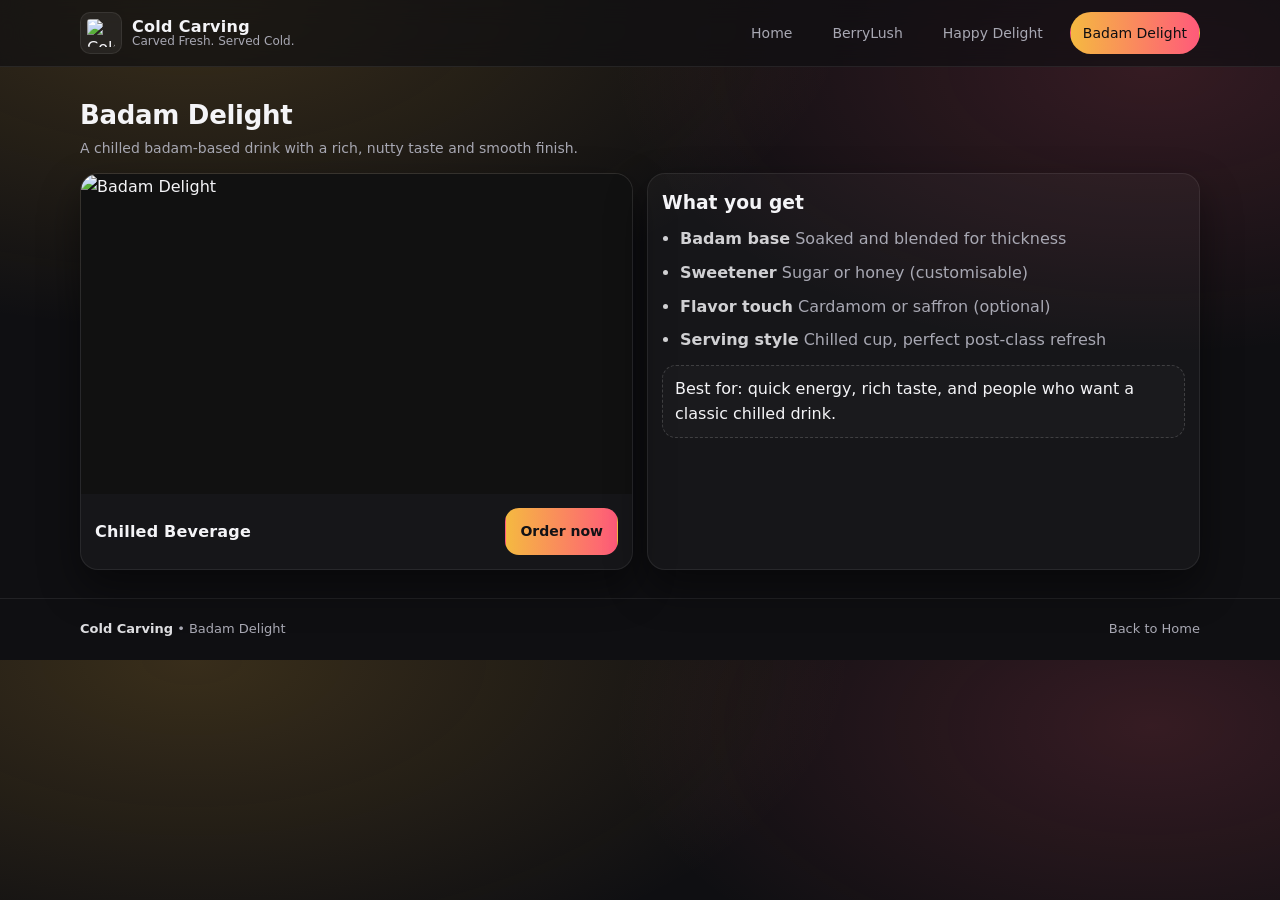
==== badamdelight.html @ 8e704926 "Add files via upload" ====
<!doctype html>
<html lang="en">
<head>
  <meta charset="utf-8" />
  <meta name="viewport" content="width=device-width, initial-scale=1" />
  <title>Badam Delight | Cold Carving</title>
  <link rel="stylesheet" href="style.css" />
</head>
<body>
  <header class="nav">
    <div class="container nav-inner">
      <a class="brand" href="index.html">
        <img src="assets/logo.png" alt="Cold Carving logo" />
        <div class="title">
          <strong>Cold Carving</strong>
          <span>Carved Fresh. Served Cold.</span>
        </div>
      </a>
      <button class="menu-btn" id="menuBtn" aria-label="Open menu">Menu</button>
      <nav class="nav-links" id="navLinks">
        <a href="index.html">Home</a>
        <a href="berrylush.html">BerryLush</a>
        <a href="happydelight.html">Happy Delight</a>
        <a class="active" href="badamdelight.html">Badam Delight</a>
      </nav>
    </div>
  </header>

  <section class="section">
    <div class="container">
      <div class="section-head">
        <div>
          <h2>Badam Delight</h2>
          <p>A chilled badam-based drink with a rich, nutty taste and smooth finish.</p>
        </div>
      </div>

      <div class="split">
        <div class="card">
          <div class="media" style="height:320px;">
            <img src="assets/badamdelight.jpg" alt="Badam Delight" />
          </div>
          <div class="body">
            <div class="meta">
              <div class="price">Chilled Beverage</div>
              <a class="btn primary" href="index.html#contact">Order now</a>
            </div>
          </div>
        </div>

        <div class="card list">
          <h3 style="margin:0;">What you get</h3>
          <ul>
            <li><strong>Badam base</strong> <span>Soaked and blended for thickness</span></li>
            <li><strong>Sweetener</strong> <span>Sugar or honey (customisable)</span></li>
            <li><strong>Flavor touch</strong> <span>Cardamom or saffron (optional)</span></li>
            <li><strong>Serving style</strong> <span>Chilled cup, perfect post-class refresh</span></li>
          </ul>

          <div class="note" style="margin-top:12px;">
            Best for: quick energy, rich taste, and people who want a classic chilled drink.
          </div>
        </div>
      </div>
    </div>
  </section>

  <footer class="footer">
    <div class="container kicker">
      <div><strong>Cold Carving</strong> <span class="small">• Badam Delight</span></div>
      <div class="small"><a href="index.html">Back to Home</a></div>
    </div>
  </footer>

  <script src="script.js"></script>
</body>
</html>
---- style.css ----
:root{
  --bg:#0f0f12;
  --card:#17171c;
  --muted:#a8a8b3;
  --text:#f4f4f7;
  --accent:#f5b941;
  --accent2:#ff5a7a;
  --line: rgba(255,255,255,0.08);
  --shadow: 0 18px 40px rgba(0,0,0,0.45);
  --radius: 18px;
  --max: 1120px;
}

*{ box-sizing:border-box; }
html{ scroll-behavior:smooth; }
body{
  margin:0;
  font-family: ui-sans-serif, system-ui, -apple-system, Segoe UI, Roboto, Helvetica, Arial;
  background: radial-gradient(1200px 600px at 15% 0%, rgba(245,185,65,0.18), transparent 55%),
              radial-gradient(900px 480px at 90% 10%, rgba(255,90,122,0.16), transparent 60%),
              var(--bg);
  color: var(--text);
  line-height:1.6;
}

a{ color:inherit; text-decoration:none; }
img{ max-width:100%; display:block; }

.container{
  width: min(92%, var(--max));
  margin: 0 auto;
}

.nav{
  position: sticky;
  top:0;
  z-index: 50;
  backdrop-filter: blur(12px);
  background: rgba(15,15,18,0.65);
  border-bottom: 1px solid var(--line);
}

.nav-inner{
  display:flex;
  align-items:center;
  justify-content:space-between;
  padding: 12px 0;
  gap: 14px;
}

.brand{
  display:flex;
  align-items:center;
  gap: 10px;
  min-width: 220px;
}

.brand img{
  width: 42px;
  height: 42px;
  object-fit: contain;
  border-radius: 10px;
  background: rgba(255,255,255,0.06);
  padding: 6px;
  border: 1px solid var(--line);
}

.brand .title{
  display:flex;
  flex-direction:column;
  line-height:1.1;
}
.brand .title strong{
  letter-spacing:0.3px;
  font-size: 16px;
}
.brand .title span{
  color: var(--muted);
  font-size: 12px;
}

.nav-links{
  display:flex;
  align-items:center;
  gap: 14px;
  flex-wrap: wrap;
  justify-content: flex-end;
}

.nav-links a{
  padding: 9px 12px;
  border-radius: 999px;
  color: var(--muted);
  border: 1px solid transparent;
  transition: 160ms ease;
  font-size: 14px;
}
.nav-links a:hover{
  color: var(--text);
  border-color: var(--line);
  background: rgba(255,255,255,0.04);
}
.nav-links a.active{
  color: var(--bg);
  background: linear-gradient(90deg, var(--accent), var(--accent2));
  border-color: transparent;
}

.menu-btn{
  display:none;
  border:1px solid var(--line);
  background: rgba(255,255,255,0.04);
  color: var(--text);
  padding: 10px 12px;
  border-radius: 12px;
  cursor:pointer;
}

.hero{
  padding: 34px 0 22px;
}

.hero-grid{
  display:grid;
  grid-template-columns: 1.25fr 0.75fr;
  gap: 18px;
  align-items: stretch;
}

.hero-card{
  border: 1px solid var(--line);
  background: rgba(255,255,255,0.03);
  border-radius: var(--radius);
  overflow:hidden;
  box-shadow: var(--shadow);
}

.hero-media{
  position:relative;
  height: 340px;
  background: #111;
}
.hero-media img{
  width:100%;
  height:100%;
  object-fit: cover;
  filter: contrast(1.03) saturate(1.05);
}

.hero-overlay{
  position:absolute;
  inset:0;
  background: linear-gradient(90deg, rgba(15,15,18,0.92), rgba(15,15,18,0.3) 60%, rgba(15,15,18,0.15));
}

.hero-content{
  position:absolute;
  inset:0;
  padding: 26px;
  display:flex;
  flex-direction:column;
  justify-content:flex-end;
  gap: 10px;
}

.badge{
  display:inline-flex;
  align-items:center;
  gap: 8px;
  width: fit-content;
  padding: 8px 12px;
  border-radius: 999px;
  background: rgba(255,255,255,0.06);
  border: 1px solid var(--line);
  color: var(--muted);
  font-size: 13px;
}

.hero-content h1{
  margin:0;
  font-size: 44px;
  letter-spacing: -0.8px;
  line-height: 1.05;
}
.hero-content p{
  margin:0;
  color: rgba(244,244,247,0.85);
  max-width: 58ch;
}

.hero-actions{
  margin-top: 10px;
  display:flex;
  gap: 10px;
  flex-wrap: wrap;
}

.btn{
  display:inline-flex;
  align-items:center;
  justify-content:center;
  gap: 10px;
  padding: 11px 14px;
  border-radius: 14px;
  border: 1px solid var(--line);
  background: rgba(255,255,255,0.04);
  color: var(--text);
  cursor:pointer;
  transition: 160ms ease;
  font-weight: 600;
  font-size: 14px;
}
.btn:hover{ transform: translateY(-1px); background: rgba(255,255,255,0.06); }
.btn.primary{
  border-color: transparent;
  background: linear-gradient(90deg, var(--accent), var(--accent2));
  color: #121216;
}
.btn.primary:hover{ filter: brightness(1.02); }

.side-panel{
  padding: 18px;
  display:flex;
  flex-direction:column;
  gap: 12px;
}
.side-panel h3{ margin:0; font-size: 16px; letter-spacing:0.2px; }
.side-panel p{ margin:0; color: var(--muted); font-size: 14px; }

.pills{
  display:flex;
  flex-wrap: wrap;
  gap: 8px;
}
.pill{
  padding: 8px 10px;
  border-radius: 999px;
  border: 1px solid var(--line);
  background: rgba(255,255,255,0.03);
  color: rgba(244,244,247,0.88);
  font-size: 13px;
}

.section{
  padding: 28px 0;
}
.section-head{
  display:flex;
  align-items:flex-end;
  justify-content:space-between;
  gap: 14px;
  margin-bottom: 14px;
}
.section-head h2{
  margin:0;
  font-size: 26px;
  letter-spacing: -0.3px;
}
.section-head p{
  margin:0;
  color: var(--muted);
  max-width: 60ch;
  font-size: 14px;
}

.grid-3{
  display:grid;
  grid-template-columns: repeat(3, 1fr);
  gap: 14px;
}

.card{
  border: 1px solid var(--line);
  background: rgba(255,255,255,0.03);
  border-radius: var(--radius);
  overflow:hidden;
  box-shadow: var(--shadow);
}

.card .media{
  height: 170px;
  background:#111;
}
.card .media img{
  width:100%;
  height:100%;
  object-fit: cover;
}

.card .body{
  padding: 14px;
}
.card .body h3{
  margin: 0 0 6px;
  font-size: 18px;
}
.card .body p{
  margin: 0 0 10px;
  color: var(--muted);
  font-size: 14px;
}
.card .meta{
  display:flex;
  align-items:center;
  justify-content:space-between;
  gap: 10px;
  flex-wrap: wrap;
}
.price{
  font-weight: 800;
  letter-spacing:0.2px;
}
.small{
  font-size: 13px;
  color: var(--muted);
}

.split{
  display:grid;
  grid-template-columns: 1fr 1fr;
  gap: 14px;
}

.list{
  padding: 14px;
}
.list ul{
  margin: 8px 0 0;
  padding-left: 18px;
  color: rgba(244,244,247,0.88);
}
.list li{ margin: 8px 0; color: rgba(244,244,247,0.84); }
.list li span{ color: var(--muted); }

.gallery{
  display:grid;
  grid-template-columns: repeat(4, 1fr);
  gap: 10px;
}
.gallery .g{
  border-radius: 16px;
  overflow:hidden;
  border: 1px solid var(--line);
  background: rgba(255,255,255,0.03);
}
.gallery img{
  height: 160px;
  width:100%;
  object-fit: cover;
}

.quote{
  padding: 16px;
}
.quote p{ margin:0; color: rgba(244,244,247,0.86); }
.quote .who{ margin-top: 10px; color: var(--muted); font-size: 13px; }

.contact{
  padding: 16px;
  display:grid;
  gap: 10px;
}
.field{
  display:grid;
  gap: 6px;
}
.field label{
  font-size: 13px;
  color: var(--muted);
}
.field input, .field textarea{
  width:100%;
  padding: 11px 12px;
  border-radius: 14px;
  border: 1px solid var(--line);
  background: rgba(255,255,255,0.03);
  color: var(--text);
  outline:none;
}
.field textarea{ min-height: 110px; resize: vertical; }
.field input:focus, .field textarea:focus{
  border-color: rgba(245,185,65,0.55);
  box-shadow: 0 0 0 4px rgba(245,185,65,0.12);
}

.footer{
  border-top: 1px solid var(--line);
  padding: 20px 0;
  color: var(--muted);
  font-size: 13px;
}

.kicker{
  display:flex;
  gap: 10px;
  flex-wrap: wrap;
  align-items:center;
  justify-content:space-between;
}
.kicker strong{ color: rgba(244,244,247,0.9); }
.note{
  border: 1px dashed rgba(255,255,255,0.16);
  padding: 10px 12px;
  border-radius: 14px;
  background: rgba(255,255,255,0.02);
}

/* Responsive */
@media (max-width: 980px){
  .hero-grid{ grid-template-columns: 1fr; }
  .hero-media{ height: 330px; }
  .grid-3{ grid-template-columns: 1fr; }
  .split{ grid-template-columns: 1fr; }
  .gallery{ grid-template-columns: repeat(2, 1fr); }
  .menu-btn{ display:inline-flex; }
  .nav-links{
    display:none;
    width:100%;
    padding: 10px 0 2px;
  }
  .nav-links.open{ display:flex; }
  .nav-inner{ align-items:flex-start; }
}
@media (max-width: 520px){
  .hero-content h1{ font-size: 34px; }
  .gallery{ grid-template-columns: 1fr; }
}
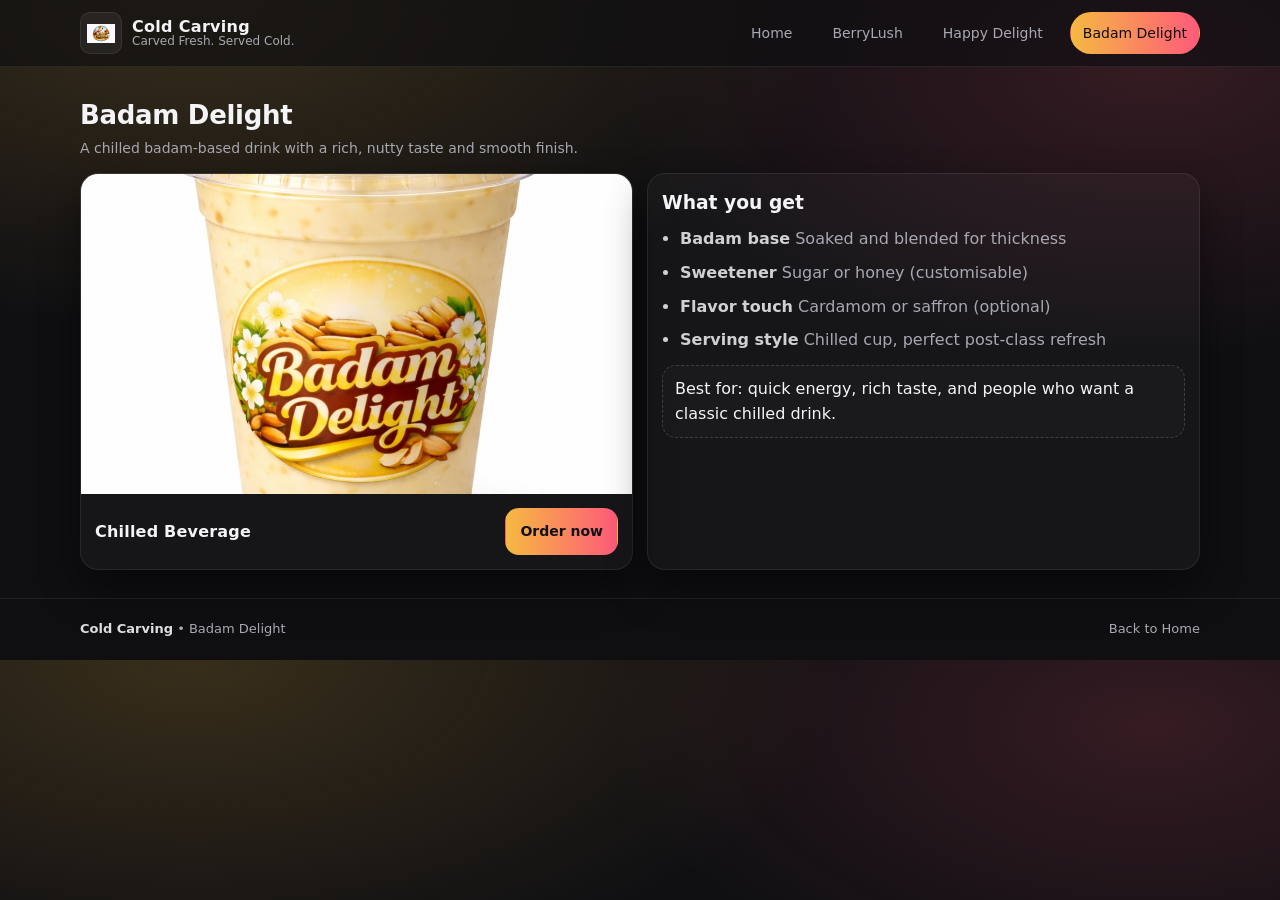
==== commit f9fb6a18: "Fix image file extension for Badam Delight Updated image source from 'badamdelight.jpg' to 'badamdel" ====
--- a/badamdelight.html
+++ b/badamdelight.html
@@ -38,7 +38,7 @@
       <div class="split">
         <div class="card">
           <div class="media" style="height:320px;">
-            <img src="assets/badamdelight.jpg" alt="Badam Delight" />
+            <img src="assets/badamdelight.jpeg" alt="Badam Delight" />
           </div>
           <div class="body">
             <div class="meta">
@@ -75,3 +75,4 @@
   <script src="script.js"></script>
 </body>
 </html>
+
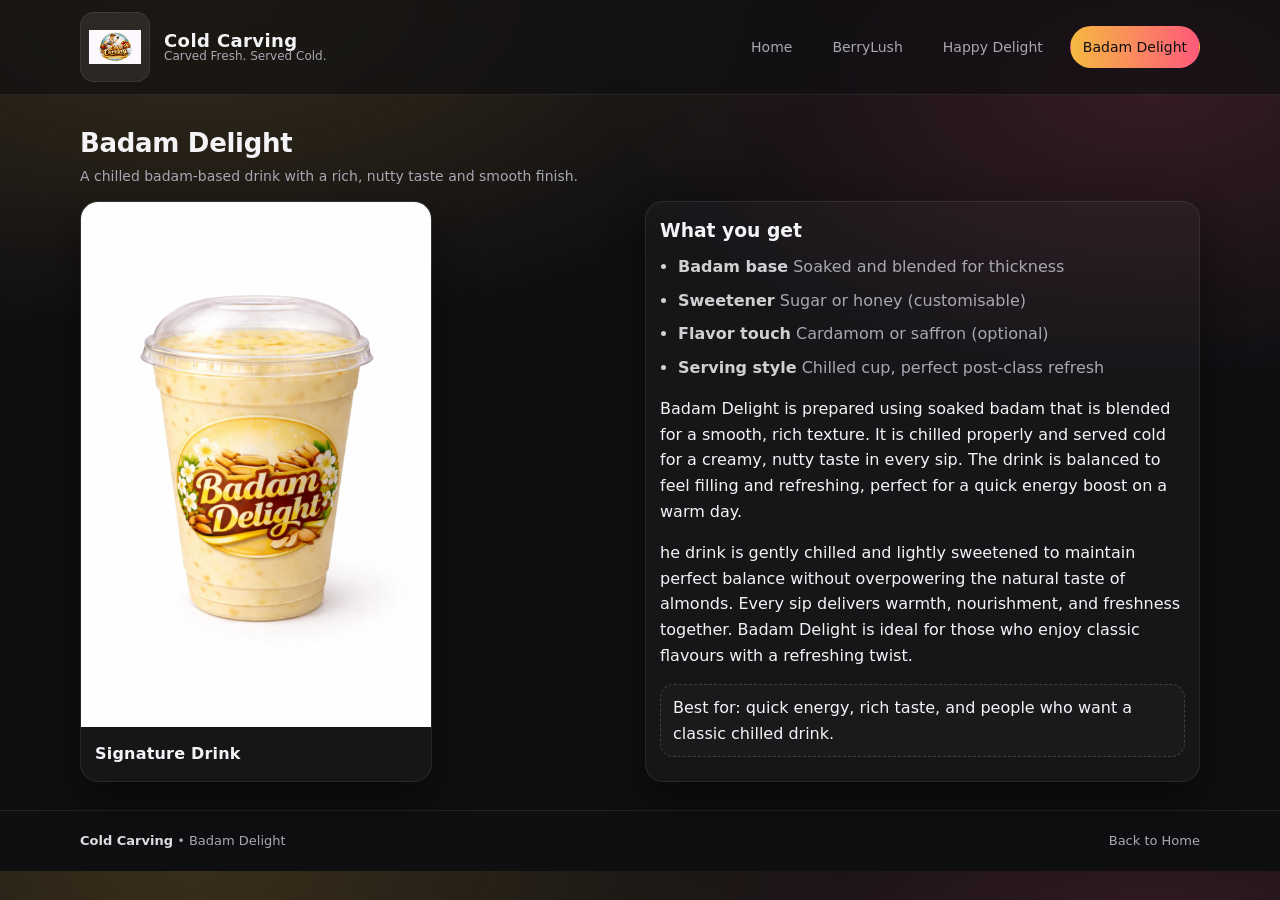
==== commit 60692b98: "Update badamdelight.html" ====
--- a/badamdelight.html
+++ b/badamdelight.html
@@ -35,17 +35,20 @@
         </div>
       </div>
 
-      <div class="split">
-        <div class="card">
-          <div class="media" style="height:320px;">
-            <img src="assets/badamdelight.jpeg" alt="Badam Delight" />
-          </div>
-          <div class="body">
-            <div class="meta">
-              <div class="price">Chilled Beverage</div>
-              <a class="btn primary" href="index.html#contact">Order now</a>
-            </div>
-          </div>
+      <div class="split product-split">
+
+       <div class="card product-image-card">
+
+         <div class="media product-media">
+  <img src="assets/badamdelight.jpeg" alt="Badam Delight" class="product-img" />
+</div>
+
+<div class="body">
+  <div class="meta">
+    <div class="price">Signature Drink</div>
+  </div>
+</div>
+
         </div>
 
         <div class="card list">
@@ -56,7 +59,14 @@
             <li><strong>Flavor touch</strong> <span>Cardamom or saffron (optional)</span></li>
             <li><strong>Serving style</strong> <span>Chilled cup, perfect post-class refresh</span></li>
           </ul>
-
+<p class="product-description">
+  Badam Delight is prepared using soaked badam that is blended for a smooth, rich texture.
+  It is chilled properly and served cold for a creamy, nutty taste in every sip. The drink is
+  balanced to feel filling and refreshing, perfect for a quick energy boost on a warm day.
+</p>
+          <p class="product-description1">
+  he drink is gently chilled and lightly sweetened to maintain perfect balance without overpowering the natural taste of almonds. Every sip delivers warmth, nourishment, and freshness together. Badam Delight is ideal for those who enjoy classic flavours with a refreshing twist.
+</p>
           <div class="note" style="margin-top:12px;">
             Best for: quick energy, rich taste, and people who want a classic chilled drink.
           </div>
@@ -76,3 +86,4 @@
 </body>
 </html>
 
+
--- a/style.css
+++ b/style.css
@@ -51,17 +51,17 @@
 .brand{
   display:flex;
   align-items:center;
-  gap: 10px;
-  min-width: 220px;
+  gap: 14px;          /* more space between logo & text */
+  min-width: 260px;
 }
 
 .brand img{
-  width: 42px;
-  height: 42px;
+  width: 70px;            /* BIGGER */
+  height: 70px;           /* BIGGER */
   object-fit: contain;
-  border-radius: 10px;
-  background: rgba(255,255,255,0.06);
-  padding: 6px;
+  border-radius: 14px;
+  background: rgba(255,255,255,0.08);
+  padding: 8px;
   border: 1px solid var(--line);
 }
 
@@ -71,9 +71,10 @@
   line-height:1.1;
 }
 .brand .title strong{
-  letter-spacing:0.3px;
-  font-size: 16px;
-}
+  letter-spacing:0.4px;
+  font-size: 18px;    /* balances big logo */
+}
+
 .brand .title span{
   color: var(--muted);
   font-size: 12px;
@@ -277,14 +278,19 @@
   box-shadow: var(--shadow);
 }
 
+/* ===== PRODUCT PAGE FULL IMAGE FIX ===== */
 .card .media{
-  height: 170px;
-  background:#111;
-}
+  height: auto;
+  background: #111;
+  padding: 0;
+  display: block;
+}
+
 .card .media img{
-  width:100%;
-  height:100%;
-  object-fit: cover;
+  width: 100%;
+  height: auto;
+  object-fit: contain;
+  display: block;
 }
 
 .card .body{
@@ -425,3 +431,39 @@
   .hero-content h1{ font-size: 34px; }
   .gallery{ grid-template-columns: 1fr; }
 }
+/* ===== PRODUCT PAGE IMAGE SIZE CONTROL ===== */
+.product-media{
+  height: auto !important;
+  padding: 0 !important;
+  background: transparent;
+  display: inline-flex;
+  justify-content: center;
+}
+
+.product-img{
+  width: 85%;           /* smaller but still prominent */
+  max-width: 350px;     /* caps the size on big screens */
+  height: auto;
+  object-fit: contain; /* no cropping */
+  display: block;
+}
+
+/* Make the image card hug the image width */
+.product-image-card{
+  width: fit-content;
+  max-width: 100%;
+}
+
+.product-image-card .media{
+  width: fit-content;
+}
+
+.product-image-card .body{
+  width: fit-content;
+}
+/* ===== PRODUCT PAGE: reduce gap between image & info ===== */
+.product-split{
+  gap: 10px;   /* reduced gap (default was larger) */
+}
+
+
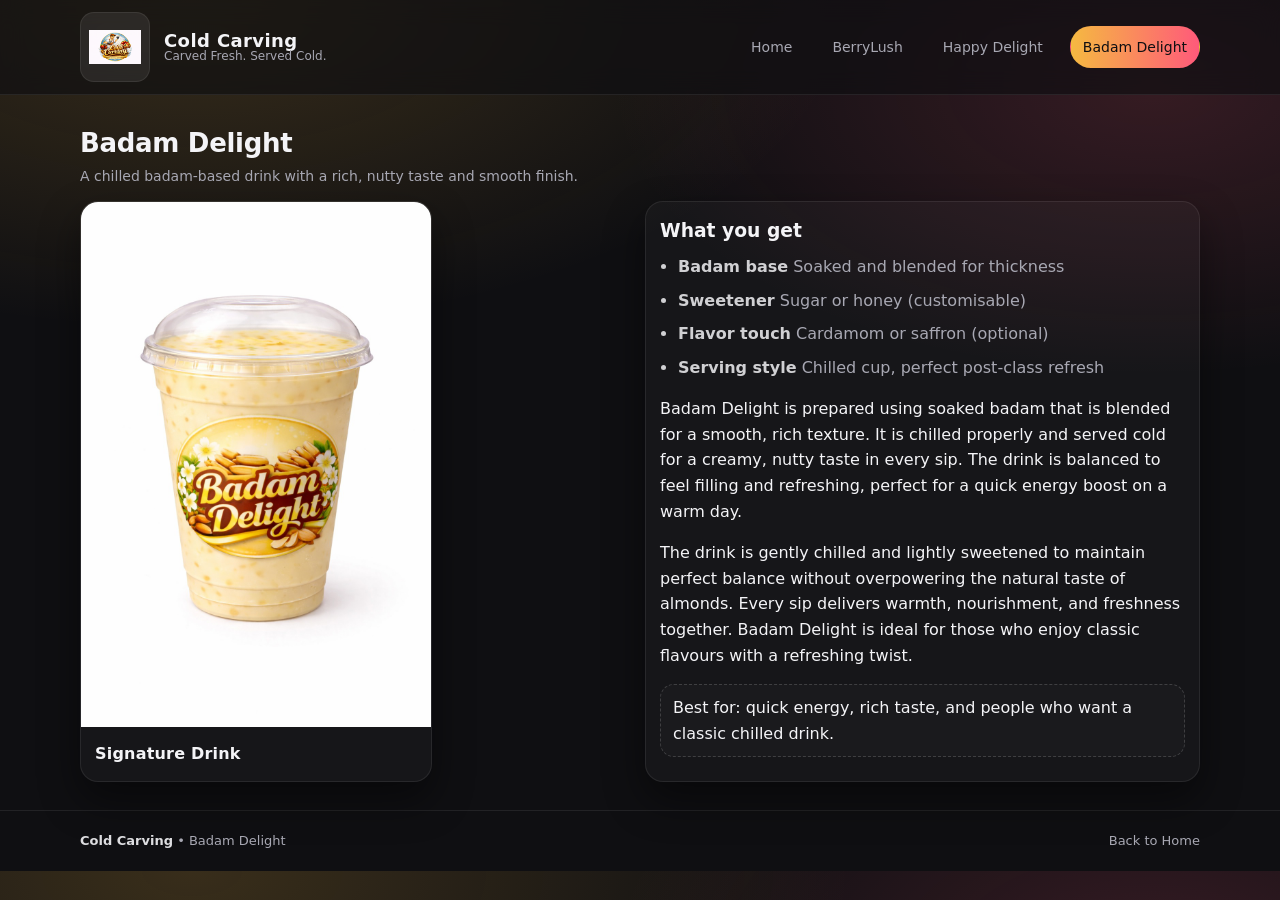
==== commit 27f9045b: "Update badamdelight.html" ====
--- a/badamdelight.html
+++ b/badamdelight.html
@@ -65,7 +65,7 @@
   balanced to feel filling and refreshing, perfect for a quick energy boost on a warm day.
 </p>
           <p class="product-description1">
-  he drink is gently chilled and lightly sweetened to maintain perfect balance without overpowering the natural taste of almonds. Every sip delivers warmth, nourishment, and freshness together. Badam Delight is ideal for those who enjoy classic flavours with a refreshing twist.
+  The drink is gently chilled and lightly sweetened to maintain perfect balance without overpowering the natural taste of almonds. Every sip delivers warmth, nourishment, and freshness together. Badam Delight is ideal for those who enjoy classic flavours with a refreshing twist.
 </p>
           <div class="note" style="margin-top:12px;">
             Best for: quick energy, rich taste, and people who want a classic chilled drink.
@@ -87,3 +87,4 @@
 </html>
 
 
+
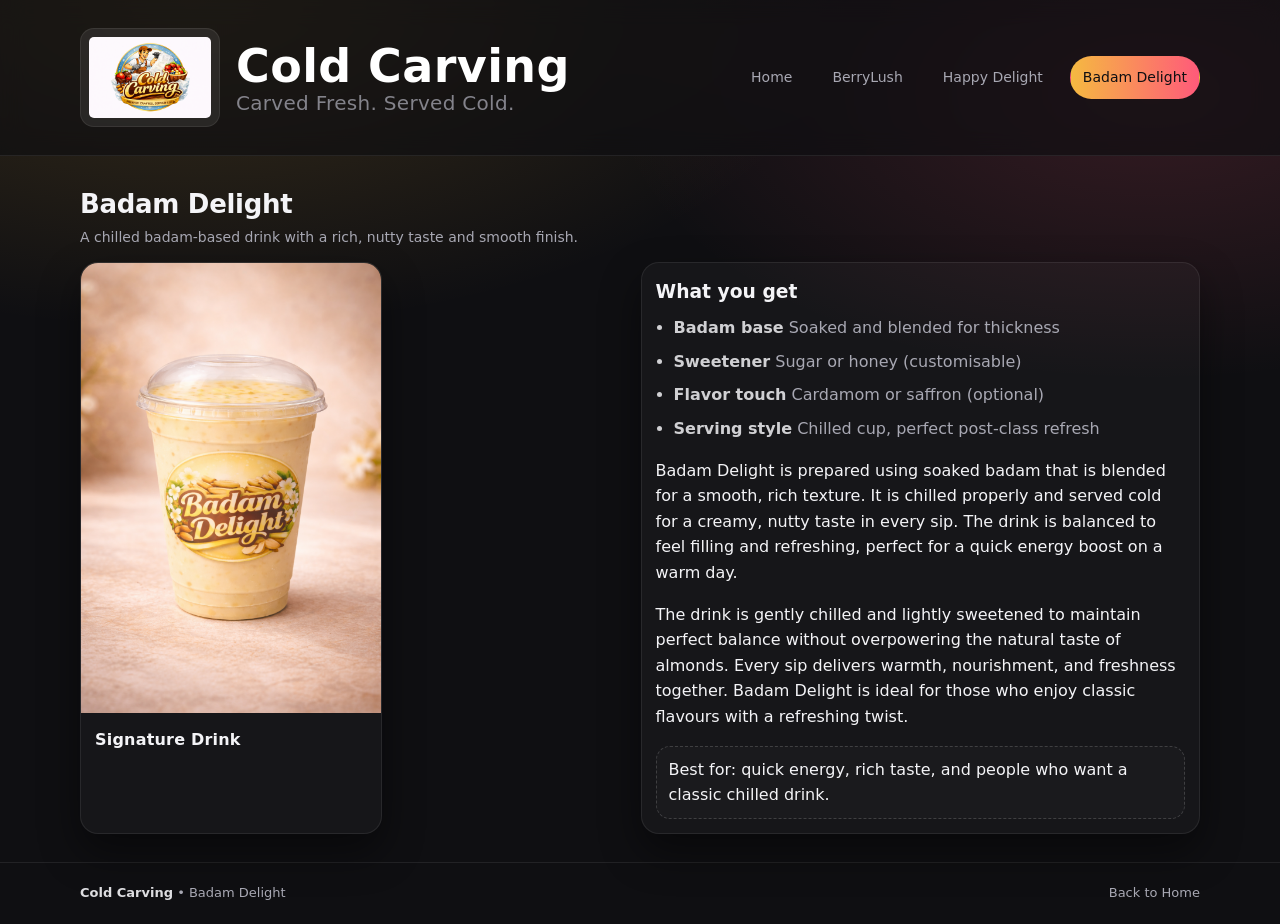
==== commit 16db0185: "Update badamdelight.html" ====
--- a/badamdelight.html
+++ b/badamdelight.html
@@ -40,7 +40,7 @@
        <div class="card product-image-card">
 
          <div class="media product-media">
-  <img src="assets/badamdelight.jpeg" alt="Badam Delight" class="product-img" />
+  <img src="assets/badamdelight.png" alt="Badam Delight" class="product-img" />
 </div>
 
 <div class="body">
@@ -88,3 +88,4 @@
 
 
 
+
--- a/style.css
+++ b/style.css
@@ -2,6 +2,7 @@
   --bg:#0f0f12;
   --card:#17171c;
   --muted:#a8a8b3;
+  --nav-h: 500px;
   --text:#f4f4f7;
   --accent:#f5b941;
   --accent2:#ff5a7a;
@@ -38,6 +39,7 @@
   backdrop-filter: blur(12px);
   background: rgba(15,15,18,0.65);
   border-bottom: 1px solid var(--line);
+  padding: 16px 0;
 }
 
 .nav-inner{
@@ -138,7 +140,7 @@
 
 .hero-media{
   position:relative;
-  height: 340px;
+  min-height: 320px;
   background: #111;
 }
 .hero-media img{
@@ -157,11 +159,14 @@
 .hero-content{
   position:absolute;
   inset:0;
-  padding: 26px;
+  padding: 20px 24px;
   display:flex;
   flex-direction:column;
   justify-content:flex-end;
   gap: 10px;
+}
+.hero-content h1{
+  margin-bottom: 12px;
 }
 
 .badge{
@@ -341,7 +346,7 @@
 .gallery{
   display:grid;
   grid-template-columns: repeat(4, 1fr);
-  gap: 10px;
+  gap: 16px;
 }
 .gallery .g{
   border-radius: 16px;
@@ -442,7 +447,7 @@
 
 .product-img{
   width: 85%;           /* smaller but still prominent */
-  max-width: 350px;     /* caps the size on big screens */
+  max-width: 300px;     /* caps the size on big screens */
   height: auto;
   object-fit: contain; /* no cropping */
   display: block;
@@ -463,7 +468,195 @@
 }
 /* ===== PRODUCT PAGE: reduce gap between image & info ===== */
 .product-split{
-  gap: 10px;   /* reduced gap (default was larger) */
-}
-
-
+  gap: 1px;   /* reduced gap (default was larger) */
+}
+/* ===== HERO BACKGROUND IMAGE ===== */
+.hero-media{
+  position: relative;
+  min-height: 420px;
+  width: 100%;
+  border-radius: 18px;
+  overflow: hidden;
+
+  background-image:
+    linear-gradient(rgba(0,0,0,0.65), rgba(0,0,0,0.8)),
+    url("assets/logo.png");
+
+  background-size: 120%;
+  background-position: center;
+  background-repeat: no-repeat;
+}
+
+
+/* Overlay stays behind text */
+.hero-overlay{
+  position: absolute;
+  inset: 0;
+  z-index: 1;
+}
+
+/* Text always on top */
+.hero-content{
+  position: relative;
+  z-index: 2;
+  padding: 32px;
+}
+/* ===== BRANDING: BIGGER LOGO + TITLE ===== */
+.brand img{
+  width: 140px;          /* increase logo size */
+  height: auto;
+  object-fit: contain;
+}
+
+.brand .title strong{
+  font-size: 46px;        /* BIG title */
+  font-weight: 800;
+  letter-spacing: 0.4px;
+  color: #fff;
+  line-height: 1.1;
+}
+
+
+.brand .title span{
+  font-size: 20px;
+  opacity: 0.75;
+  letter-spacing: 0.3px;
+}
+
+.brand{
+  gap: 16px;              /* space between logo & text */
+}
+
+/* ===== SIDE PANEL IMAGE NOTE ===== */
+.image-note{
+  padding: 0;
+  overflow: hidden;
+}
+
+.image-note img{
+  width: 100%;
+  height: auto;
+  display: block;
+  border-radius: 12px;
+}
+/* ===== TEAM GRID CARDS ===== */
+.team-card{
+  padding: 22px;
+}
+
+.team-lead{
+  margin: 0 0 10px 0;
+  color: var(--muted);
+  line-height: 1.6;
+}
+
+.team-grid{
+  margin-top: 18px;
+  display: grid;
+  grid-template-columns: repeat(3, 1fr);
+  gap: 14px;
+}
+
+.team-item{
+  border: 1px solid var(--line);
+  background: rgba(255,255,255,0.03);
+  border-radius: 16px;
+  padding: 14px 14px 12px 14px;
+}
+
+.team-role{
+  display: flex;
+  align-items: center;
+  gap: 10px;
+  margin-bottom: 10px;
+}
+
+.role-icon{
+  font-size: 20px;
+  line-height: 1;
+  display: inline-flex;
+  align-items: center;
+  justify-content: center;
+  width: 34px;
+  height: 34px;
+  border-radius: 10px;
+  background: rgba(255,255,255,0.06);
+  border: 1px solid var(--line);
+}
+
+.team-name{
+  font-weight: 800;
+  font-size: 16px;
+  margin-bottom: 4px;
+}
+
+.team-id{
+  color: var(--muted);
+  font-size: 13px;
+}
+
+/* Responsive */
+@media (max-width: 900px){
+  .team-grid{
+    grid-template-columns: repeat(2, 1fr);
+  }
+}
+
+@media (max-width: 560px){
+  .team-grid{
+    grid-template-columns: 1fr;
+  }
+}
+/* ===== MENU FULL SCREEN FIT ===== */
+/* ===== MENU FULL SCREEN FIT (fixed for sticky navbar) ===== */
+.menu-page{
+  height: calc(100vh - var(--nav-h));
+  margin-top: var(--nav-h);       /* pushes content below navbar */
+  display: flex;
+  align-items: center;
+  justify-content: center;
+  padding-bottom: 90px;           /* space for fixed buttons */
+}
+
+.menu-fit{
+  max-width: 100%;
+  max-height: calc(100vh - var(--nav-h) - 110px); /* navbar + buttons space */
+  display: flex;
+  align-items: center;
+  justify-content: center;
+}
+
+.menu-fit img{
+  max-width: 100%;
+  max-height: 100%;
+  width: auto;
+  height: auto;
+  object-fit: contain; /* KEY LINE */
+  border-radius: 16px;
+}
+
+/* Fixed bottom buttons */
+/* ===== MENU ACTION BUTTONS (SIDE, NOT OVER IMAGE) ===== */
+.menu-actions{
+  position: fixed;
+  bottom: 20px;
+  right: 20px;          /* move to side */
+  display: flex;
+  flex-direction: column; /* stack buttons vertically */
+  gap: 10px;
+  background: rgba(0,0,0,0.65);
+  backdrop-filter: blur(10px);
+  padding: 12px;
+  border-radius: 18px;
+  border: 1px solid var(--line);
+  z-index: 999;
+}
+
+
+.menu-actions .btn{
+  white-space: nowrap;
+}
+
+
+
+
